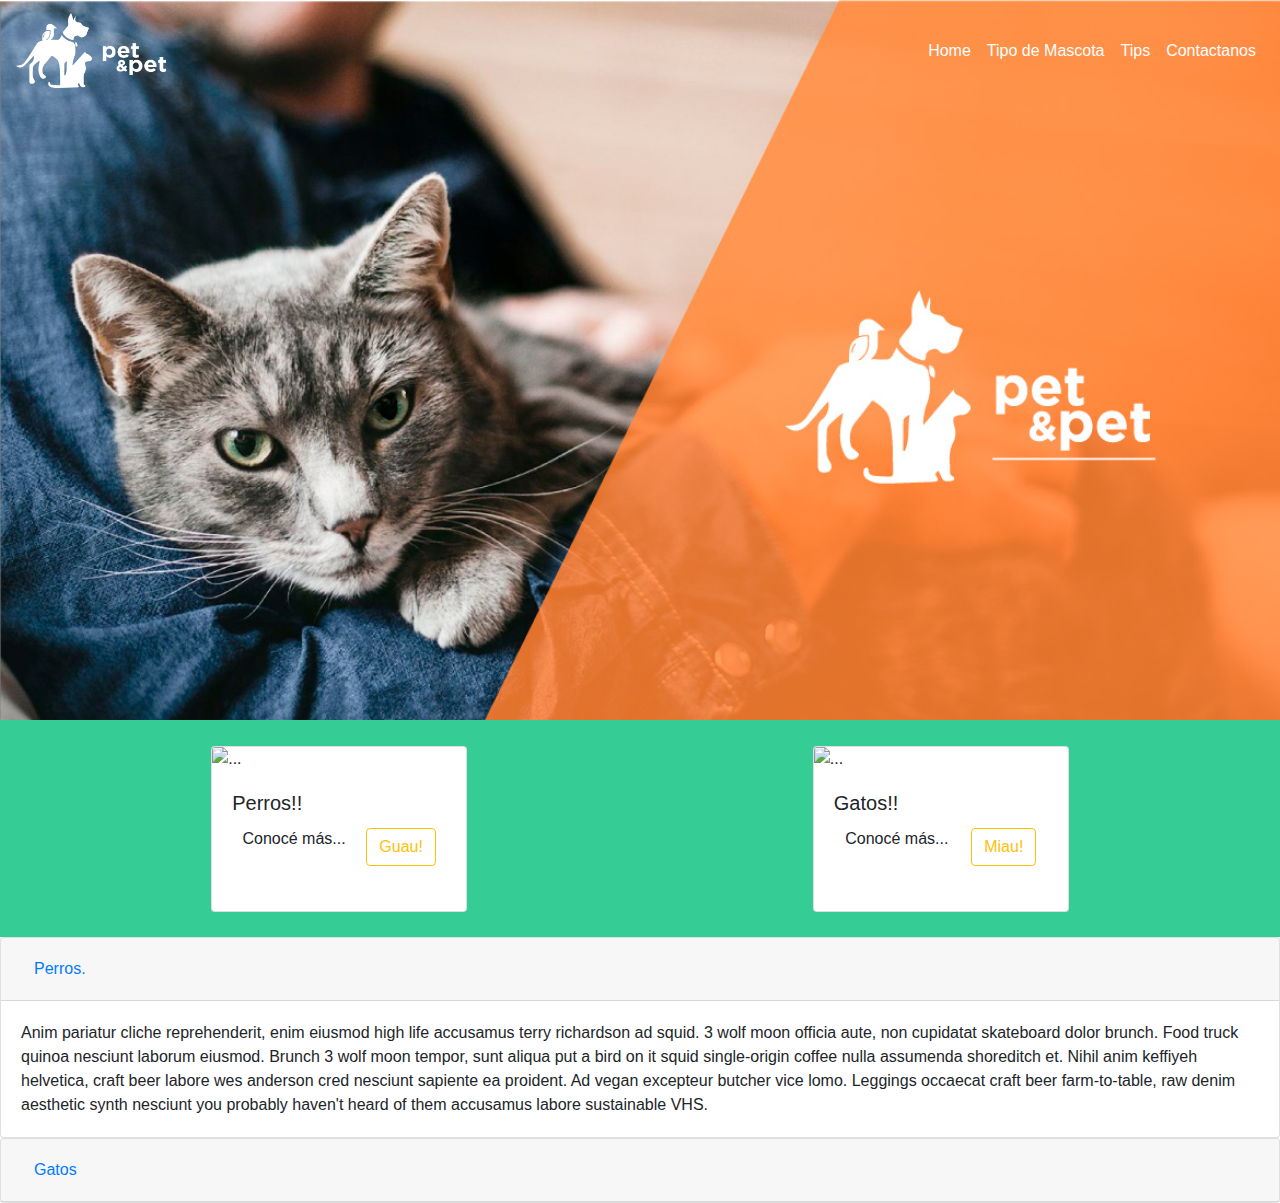
==== Natural_Pet/Index.html @ 737a0a3f "actualizacion" ====
<!doctype html>
<html lang="es">
  <head>
    <!-- Required meta tags -->
    <meta charset="utf-8">
    <meta name="viewport" content="width=device-width, initial-scale=1, shrink-to-fit=no">

    <!-- Bootstrap CSS -->
    <link rel="stylesheet" href="./style.css">
    <link rel="stylesheet" href="https://stackpath.bootstrapcdn.com/bootstrap/4.5.2/css/bootstrap.min.css" integrity="sha384-JcKb8q3iqJ61gNV9KGb8thSsNjpSL0n8PARn9HuZOnIxN0hoP+VmmDGMN5t9UJ0Z" crossorigin="anonymous">

    <title>Pet & Pet!</title>
  </head>
  <body>
<!-- ------------------- BARRA DE NAVEGACION ----------------------- -->

<header class="header">
    
  <nav class="navbar navbar-expand-lg navbar-light bg-light">
  <a class="navbar-brand" href="#">
    <img src="./assets/img/Collages/Sin-título-2-02.png" width="150" height="75" alt="" loading="lazy">
  </a>
  <button class="navbar-toggler" type="button" data-toggle="collapse" data-target="#navbarNavAltMarkup" aria-controls="navbarNavAltMarkup" aria-expanded="false" aria-label="Toggle navigation">
    <span class="navbar-toggler-icon"></span>
  </button>
  <div class="collapse navbar-collapse" id="navbarNavAltMarkup">
    <ul class="navbar-nav ml-auto"></ul>
      <div class="navbar-nav">
      <a class="nav-link" href="#" style="color: white;">Home <span class="sr-only">(current)</span></a>
      <a class="nav-link" href="#mascotas" style="color: white;">Tipo de Mascota</a>
      <a class="nav-link" href="#" style="color: white;">Tips</a>
      <a class="nav-link" href="#" style="color: white;">Contactanos</a>
    
  </div>
  </div>
  
</nav>
<!-- <div class="trapezoid "></div> -->

</header>

    
    <!-- ---------- TARJETAS  -------- -->
   <div class="tarjetas" id="mascotas">
     <div class="perro">
      <div class="card animal intento2">
        <img src="https://i1.sndcdn.com/avatars-000560768412-fgpz9h-t500x500.jpg" class="card-img-top" alt="...">
        <div class="card-body intento">
          <h5 class="card-title">Perros!!</h5>
          <div class="juntar">
            <p class="card-text">Conocé más...</p>
          <a href="#headingOne">
            <button type="button" class="btn btn-outline-warning">Guau!</button>
          </a>
          </div>
          
          

        </div>
      </div>

     </div>
<div class="gato">
  <div class="card animal intento2" >
    <img src="https://t2.uc.ltmcdn.com/images/8/3/2/img_como_saber_si_mi_gato_tiene_sida_25238_orig.jpg" class="card-img-top" alt="...">
    <div class="card-body intento">
      <h5 class="card-title">Gatos!!</h5>
      <div class="juntar"> 
         <p class="card-text">Conocé más...</p>
      <a href="#headingTwo">
                <button type="button" class="btn btn-outline-warning">Miau!</button>

      </a>

      </div>
    

    </div>
  </div>
</div>
    

    


   </div>

      <!-- ----------------DIVISION------------ -->

        <!-- ---------PERROS-------------       -->
      <div class="divisores">

        <div class="accordion1" id="accordionExample">
          <div class="card">
            <div class="card-header" id="headingOne">
              <h2 class="mb-0">
                <button class="btn btn-link btn-block text-left" type="button" data-toggle="collapse" data-target="#collapseOne" aria-expanded="true" aria-controls="collapseOne">
                  Perros.
                </button>
              </h2>
            </div>
        
            <div id="collapseOne" class="collapse show" aria-labelledby="headingOne" data-parent="#accordionExample">
              <div class="card-body">
                Anim pariatur cliche reprehenderit, enim eiusmod high life accusamus terry richardson ad squid. 3 wolf moon officia aute, non cupidatat skateboard dolor brunch. Food truck quinoa nesciunt laborum eiusmod. Brunch 3 wolf moon tempor, sunt aliqua put a bird on it squid single-origin coffee nulla assumenda shoreditch et. Nihil anim keffiyeh helvetica, craft beer labore wes anderson cred nesciunt sapiente ea proident. Ad vegan excepteur butcher vice lomo. Leggings occaecat craft beer farm-to-table, raw denim aesthetic synth nesciunt you probably haven't heard of them accusamus labore sustainable VHS.
              </div>
            </div>
          </div>

          <div class="card">
            <div class="card-header" id="headingTwo">
              <h2 class="mb-0">
                <button class="btn btn-link btn-block text-left collapsed" type="button" data-toggle="collapse" data-target="#collapseTwo" aria-expanded="false" aria-controls="collapseTwo">
                  Gatos                
                </button>
              </h2>
            </div>
            <div id="collapseTwo" class="collapse" aria-labelledby="headingTwo" data-parent="#accordionExample">
              <div class="card-body">
                Anim pariatur cliche reprehenderit, enim eiusmod high life accusamus terry richardson ad squid. 3 wolf moon officia aute, non cupidatat skateboard dolor brunch. Food truck quinoa nesciunt laborum eiusmod. Brunch 3 wolf moon tempor, sunt aliqua put a bird on it squid single-origin coffee nulla assumenda shoreditch et. Nihil anim keffiyeh helvetica, craft beer labore wes anderson cred nesciunt sapiente ea proident. Ad vegan excepteur butcher vice lomo. Leggings occaecat craft beer farm-to-table, raw denim aesthetic synth nesciunt you probably haven't heard of them accusamus labore sustainable VHS.
              </div>
            </div>
         
        </div>

      

      </div>
     

     

  
  




    

    <!-- Optional JavaScript -->
    <!-- jQuery first, then Popper.js, then Bootstrap JS -->
    <script src="https://code.jquery.com/jquery-3.5.1.slim.min.js" integrity="sha384-DfXdz2htPH0lsSSs5nCTpuj/zy4C+OGpamoFVy38MVBnE+IbbVYUew+OrCXaRkfj" crossorigin="anonymous"></script>
    <script src="https://cdn.jsdelivr.net/npm/popper.js@1.16.1/dist/umd/popper.min.js" integrity="sha384-9/reFTGAW83EW2RDu2S0VKaIzap3H66lZH81PoYlFhbGU+6BZp6G7niu735Sk7lN" crossorigin="anonymous"></script>
    <script src="https://stackpath.bootstrapcdn.com/bootstrap/4.5.2/js/bootstrap.min.js" integrity="sha384-B4gt1jrGC7Jh4AgTPSdUtOBvfO8shuf57BaghqFfPlYxofvL8/KUEfYiJOMMV+rV" crossorigin="anonymous"></script>
  </body>
</html>
---- Natural_Pet/style.css ----
.logo{
    height: 110px;
    width: 130px;
}
.header {
  background: url(./assets/img/Collages/gato-2.jpg) no-repeat center;
  background-size: cover;
  min-height: 80vh;

}

.header .navbar {
  background-color: transparent !important;
  font-family: 'Montserrat', sans-serif;
  color: white;
  
}
.tarjetas{
  background-color: rgb(54, 204, 150);
  padding: 2% 3% 2% 3%;
  display: flex;
  justify-content: space-around;
}
.intento{
  height: 140px;
}
.intento2{
  width: 16rem;
}
.juntar{
  display: flex;
  justify-content: space-around;
  align-items: center;
}
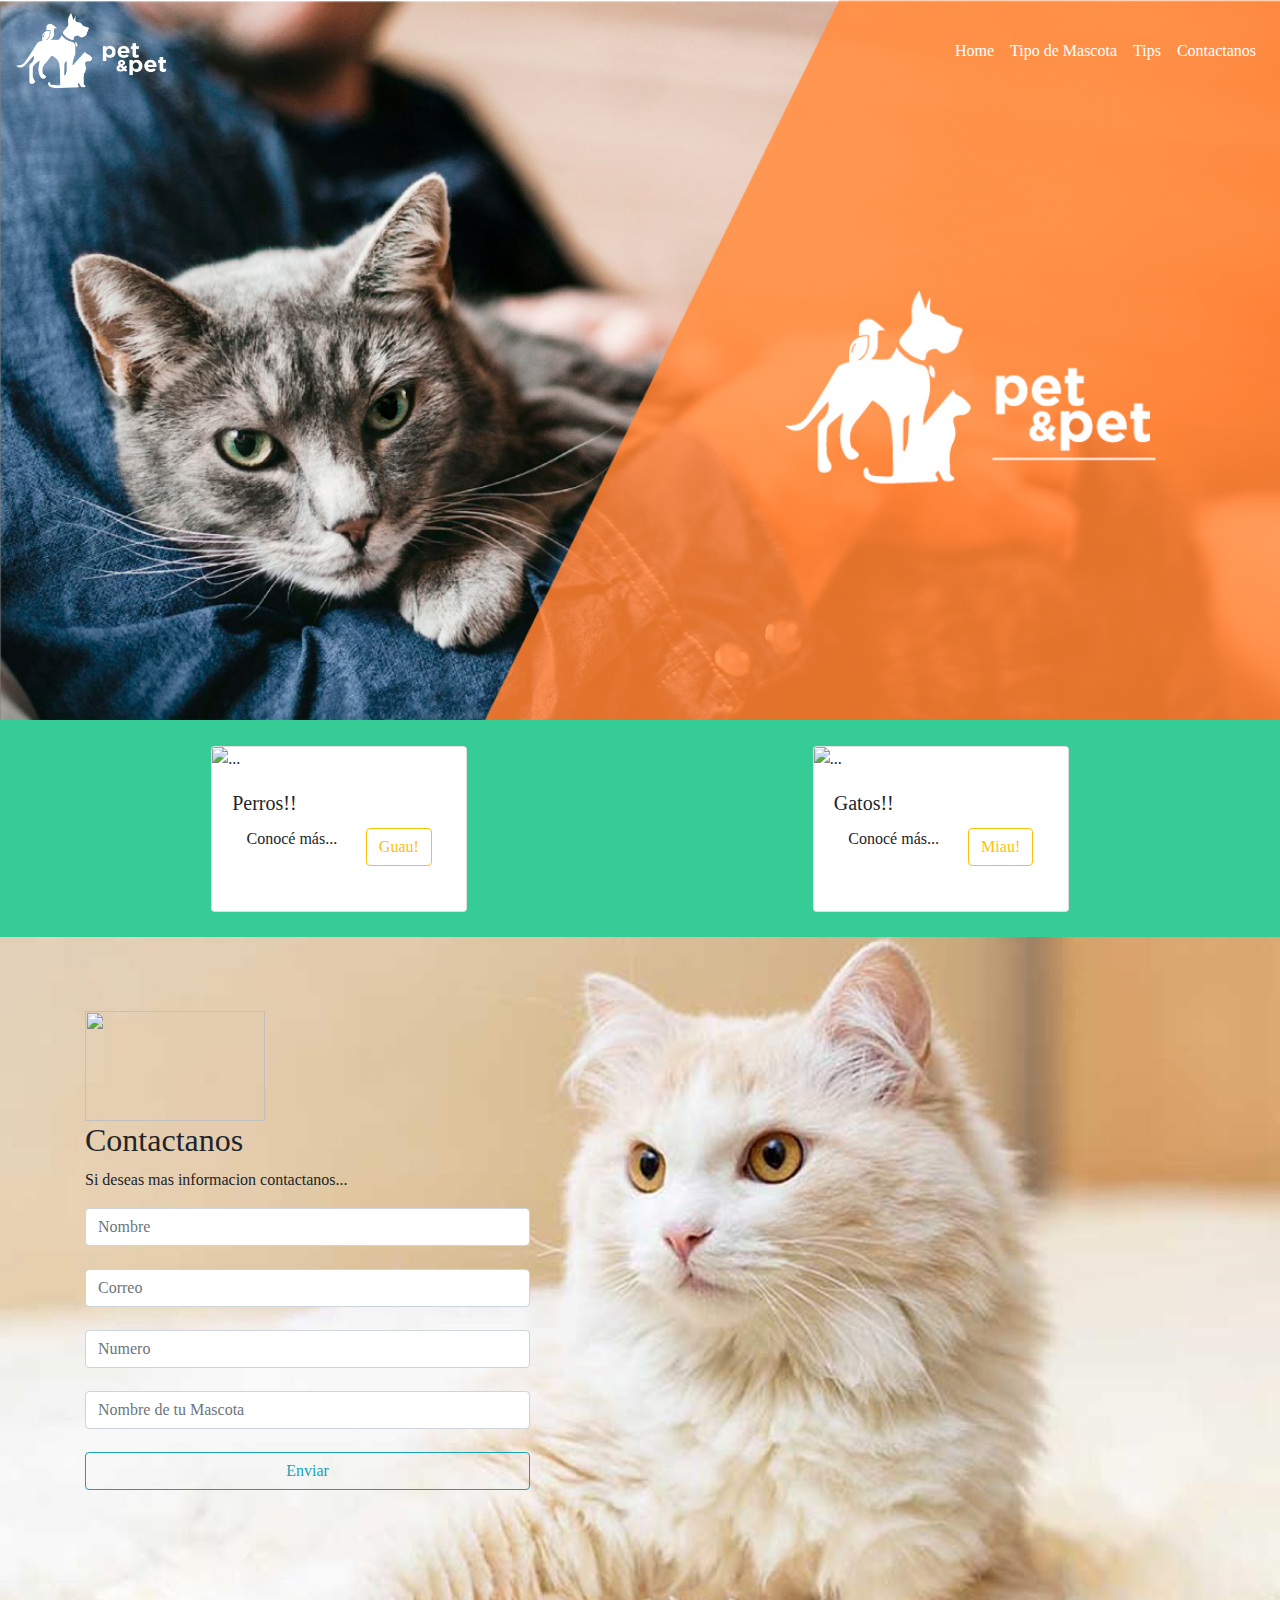
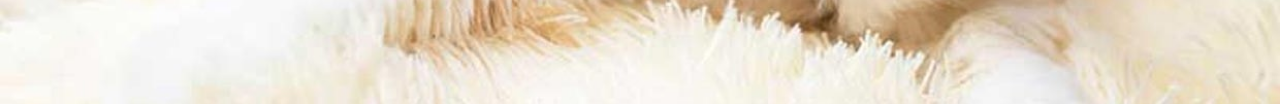
==== commit fd41185f: "casi final" ====
--- a/Natural_Pet/Index.html
+++ b/Natural_Pet/Index.html
@@ -29,7 +29,7 @@
       <a class="nav-link" href="#" style="color: white;">Home <span class="sr-only">(current)</span></a>
       <a class="nav-link" href="#mascotas" style="color: white;">Tipo de Mascota</a>
       <a class="nav-link" href="#" style="color: white;">Tips</a>
-      <a class="nav-link" href="#" style="color: white;">Contactanos</a>
+      <a class="nav-link" href="#contacto" style="color: white;">Contactanos</a>
     
   </div>
   </div>
@@ -42,93 +42,66 @@
     
     <!-- ---------- TARJETAS  -------- -->
    <div class="tarjetas" id="mascotas">
+
      <div class="perro">
-      <div class="card animal intento2">
+        <div class="card animal intento2">
         <img src="https://i1.sndcdn.com/avatars-000560768412-fgpz9h-t500x500.jpg" class="card-img-top" alt="...">
-        <div class="card-body intento">
+          <div class="card-body intento">
           <h5 class="card-title">Perros!!</h5>
-          <div class="juntar">
+            <div class="juntar">
             <p class="card-text">Conocé más...</p>
-          <a href="#headingOne">
+            <a href="./Perros.html">
             <button type="button" class="btn btn-outline-warning">Guau!</button>
-          </a>
-          </div>
-          
-          
-
+            </a>
+            </div>
         </div>
       </div>
+    </div>
 
-     </div>
 <div class="gato">
   <div class="card animal intento2" >
     <img src="https://t2.uc.ltmcdn.com/images/8/3/2/img_como_saber_si_mi_gato_tiene_sida_25238_orig.jpg" class="card-img-top" alt="...">
-    <div class="card-body intento">
+      <div class="card-body intento">
       <h5 class="card-title">Gatos!!</h5>
-      <div class="juntar"> 
+        <div class="juntar"> 
          <p class="card-text">Conocé más...</p>
-      <a href="#headingTwo">
+          <a href="#headingTwo">
                 <button type="button" class="btn btn-outline-warning">Miau!</button>
-
-      </a>
-
-      </div>
+              </a>
+            
+        </div>
     
 
     </div>
+    </div>
   </div>
 </div>
-    
-
-    
 
 
-   </div>
+<div class="contactanos" id="contacto">
+  <img src="./assets/img/Collages/angora-t.jpg" class="img-fluid fondo_contactanos" alt="Responsive image">
+        <div class="container">
+            <div class="row">
+              <div class="col-sm-5 contenedor ">
+                <img class="logo" src="./logo.png" alt="">
+                <h2>Contactanos</h2>
+                <p>Si deseas mas informacion contactanos... </p>
+                <input type="text" class="form-control espacio1"  placeholder="Nombre"></input>
+                <input type="email" class="form-control espacio1" placeholder="Correo" ></input>
+                <input type="numero" class="form-control espacio1" placeholder="Numero" ></input>
+                <input type="masota" class="form-control espacio1" placeholder="Nombre de tu Mascota" ></input>
+                <button type="button" class="btn btn-outline-info">Enviar</button>
+              </div>
 
-      <!-- ----------------DIVISION------------ -->
-
-        <!-- ---------PERROS-------------       -->
-      <div class="divisores">
-
-        <div class="accordion1" id="accordionExample">
-          <div class="card">
-            <div class="card-header" id="headingOne">
-              <h2 class="mb-0">
-                <button class="btn btn-link btn-block text-left" type="button" data-toggle="collapse" data-target="#collapseOne" aria-expanded="true" aria-controls="collapseOne">
-                  Perros.
-                </button>
-              </h2>
-            </div>
-        
-            <div id="collapseOne" class="collapse show" aria-labelledby="headingOne" data-parent="#accordionExample">
-              <div class="card-body">
-                Anim pariatur cliche reprehenderit, enim eiusmod high life accusamus terry richardson ad squid. 3 wolf moon officia aute, non cupidatat skateboard dolor brunch. Food truck quinoa nesciunt laborum eiusmod. Brunch 3 wolf moon tempor, sunt aliqua put a bird on it squid single-origin coffee nulla assumenda shoreditch et. Nihil anim keffiyeh helvetica, craft beer labore wes anderson cred nesciunt sapiente ea proident. Ad vegan excepteur butcher vice lomo. Leggings occaecat craft beer farm-to-table, raw denim aesthetic synth nesciunt you probably haven't heard of them accusamus labore sustainable VHS.
-              </div>
             </div>
           </div>
 
-          <div class="card">
-            <div class="card-header" id="headingTwo">
-              <h2 class="mb-0">
-                <button class="btn btn-link btn-block text-left collapsed" type="button" data-toggle="collapse" data-target="#collapseTwo" aria-expanded="false" aria-controls="collapseTwo">
-                  Gatos                
-                </button>
-              </h2>
-            </div>
-            <div id="collapseTwo" class="collapse" aria-labelledby="headingTwo" data-parent="#accordionExample">
-              <div class="card-body">
-                Anim pariatur cliche reprehenderit, enim eiusmod high life accusamus terry richardson ad squid. 3 wolf moon officia aute, non cupidatat skateboard dolor brunch. Food truck quinoa nesciunt laborum eiusmod. Brunch 3 wolf moon tempor, sunt aliqua put a bird on it squid single-origin coffee nulla assumenda shoreditch et. Nihil anim keffiyeh helvetica, craft beer labore wes anderson cred nesciunt sapiente ea proident. Ad vegan excepteur butcher vice lomo. Leggings occaecat craft beer farm-to-table, raw denim aesthetic synth nesciunt you probably haven't heard of them accusamus labore sustainable VHS.
-              </div>
-            </div>
-         
-        </div>
+</div>
+    
+   
 
-      
 
-      </div>
-     
 
-     
 
   
   
--- a/Natural_Pet/style.css
+++ b/Natural_Pet/style.css
@@ -31,4 +31,39 @@
   display: flex;
   justify-content: space-around;
   align-items: center;
-}+}
+@font-face {
+  font-family: "Gotham";
+  src: url("./GothamBook.ttf");
+}
+
+*{
+  font-family: "Gotham";
+}
+
+.fondo_contactanos {
+  width: 100%;
+  position: absolute;
+
+}
+
+.logo {
+  width: 180px;
+}
+.contenedor{
+  display: flex;
+  flex-direction: column;
+  padding-top: 74px;
+}
+.espacio1{
+  width: 239px;
+  margin-bottom: 23px;
+
+}
+.boton{
+  width: 70px;
+  background-color: rgb(245, 207, 83);
+}
+
+
+
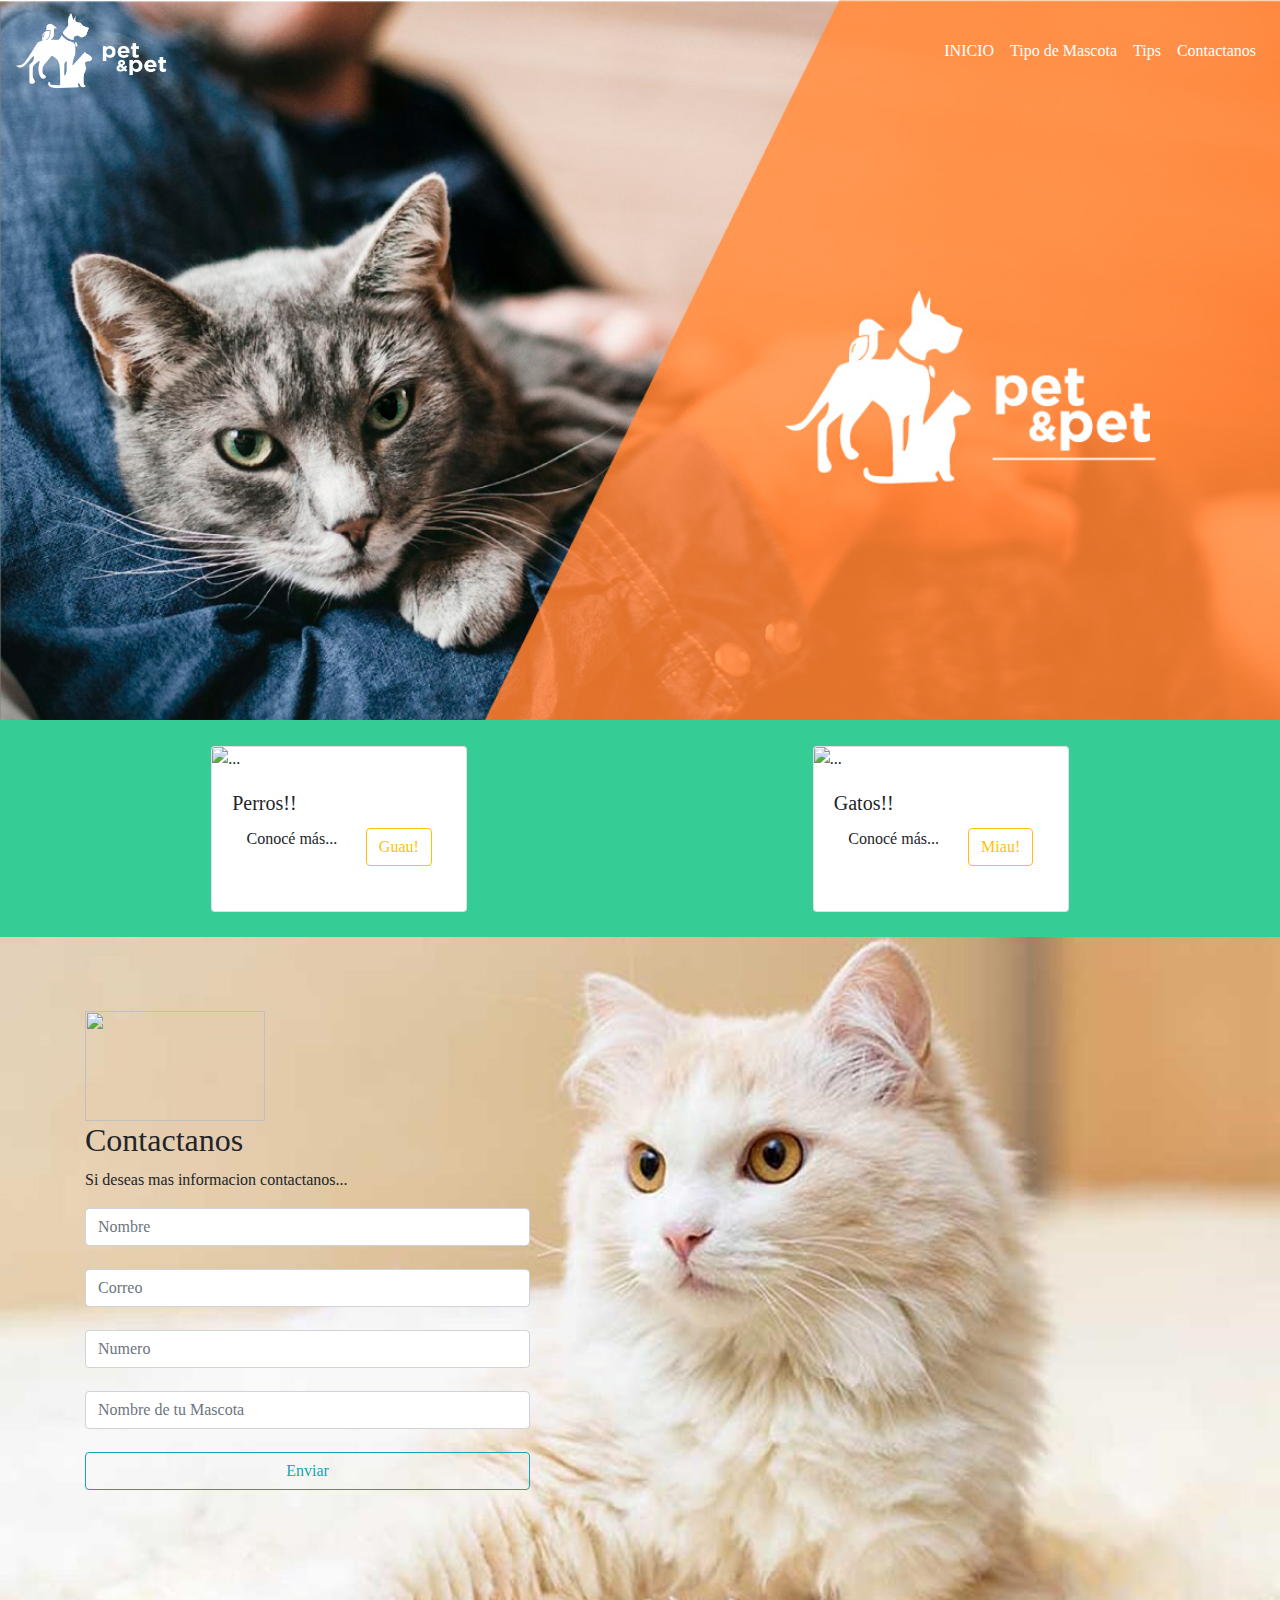
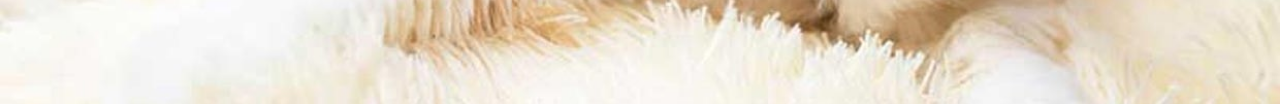
==== commit 08b9eaad: "actualizacion" ====
--- a/Natural_Pet/Index.html
+++ b/Natural_Pet/Index.html
@@ -26,7 +26,7 @@
   <div class="collapse navbar-collapse" id="navbarNavAltMarkup">
     <ul class="navbar-nav ml-auto"></ul>
       <div class="navbar-nav">
-      <a class="nav-link" href="#" style="color: white;">Home <span class="sr-only">(current)</span></a>
+      <a class="nav-link" href="#" style="color: white;">INICIO <span class="sr-only">(current)</span></a>
       <a class="nav-link" href="#mascotas" style="color: white;">Tipo de Mascota</a>
       <a class="nav-link" href="#" style="color: white;">Tips</a>
       <a class="nav-link" href="#contacto" style="color: white;">Contactanos</a>
--- a/Natural_Pet/style.css
+++ b/Natural_Pet/style.css
@@ -60,10 +60,7 @@
   margin-bottom: 23px;
 
 }
-.boton{
-  width: 70px;
-  background-color: rgb(245, 207, 83);
-}
 
 
 
+
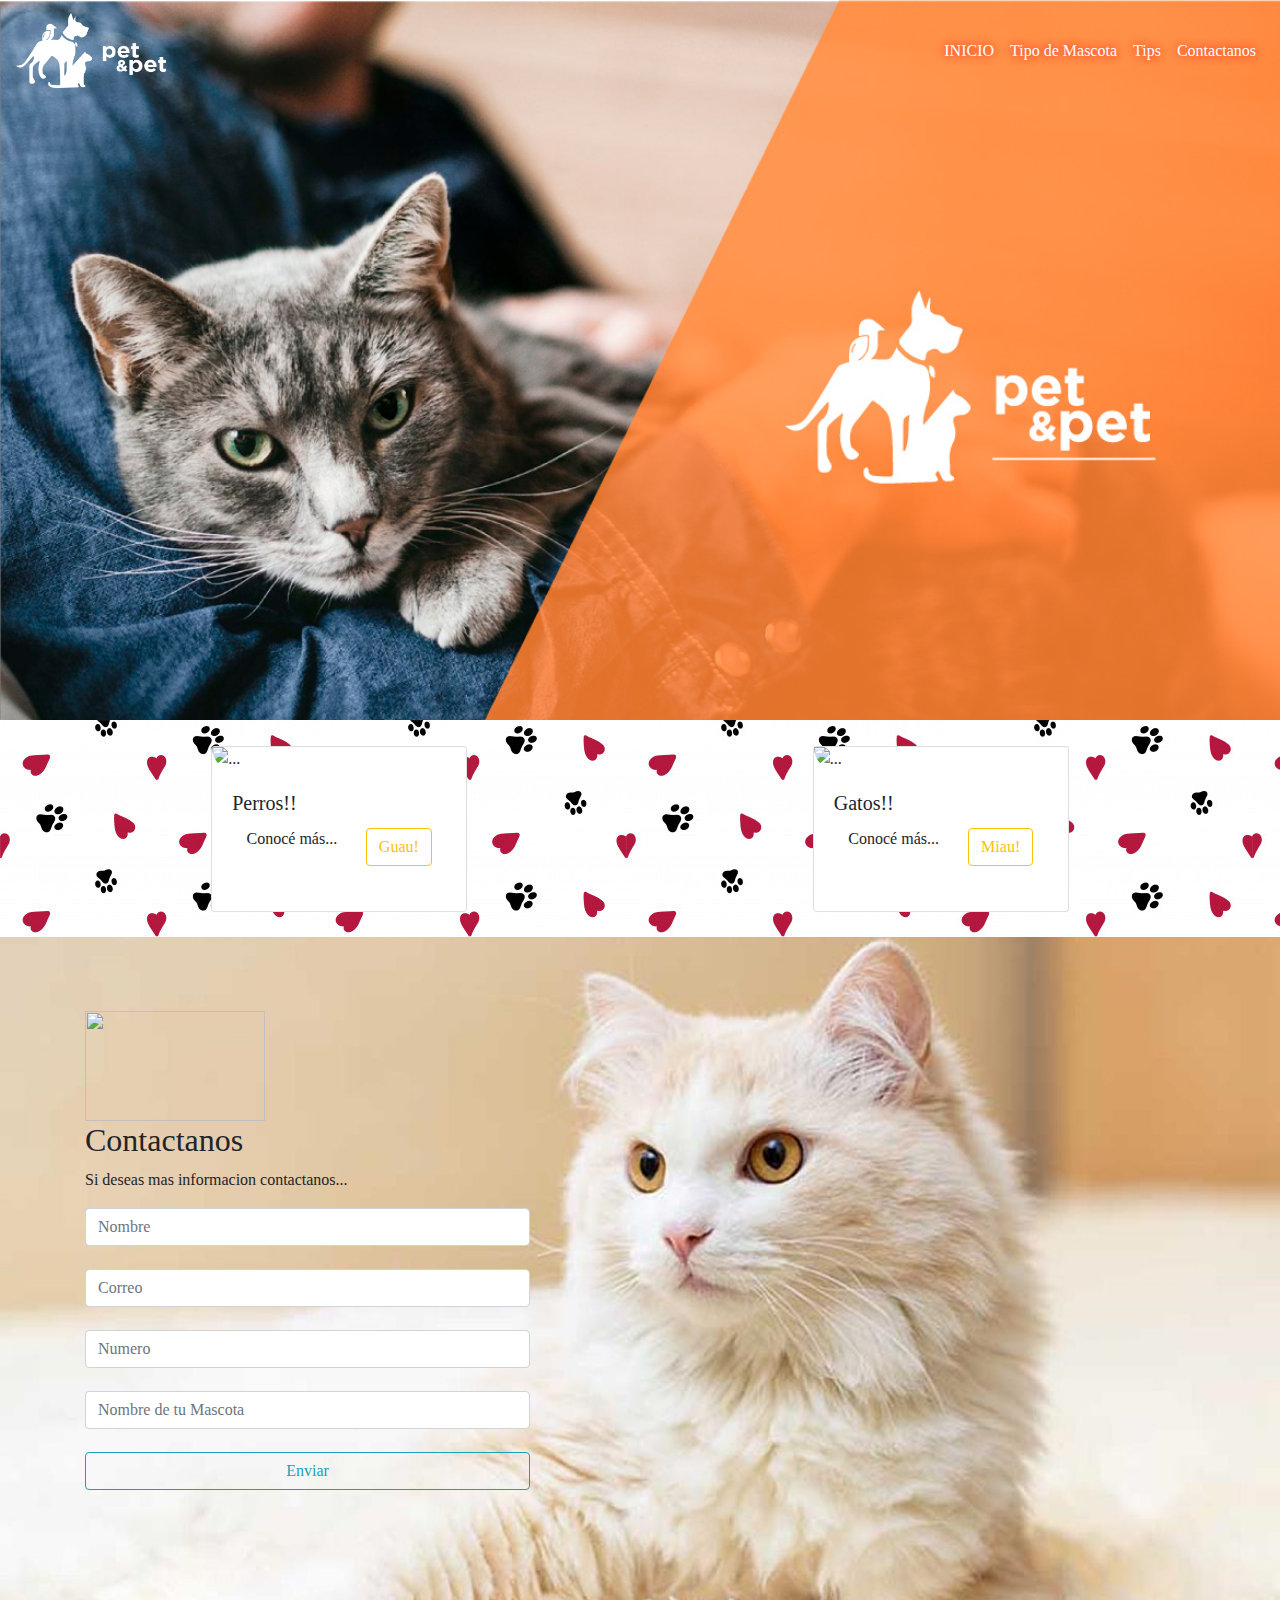
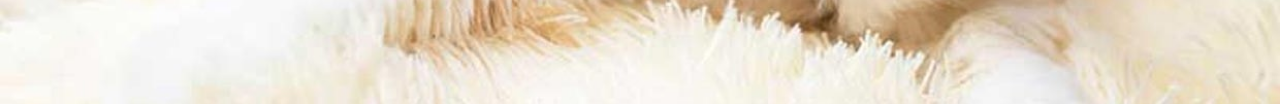
==== commit 46ba5b50: "mejora" ====
--- a/Natural_Pet/Index.html
+++ b/Natural_Pet/Index.html
@@ -45,7 +45,7 @@
 
      <div class="perro">
         <div class="card animal intento2">
-        <img src="https://i1.sndcdn.com/avatars-000560768412-fgpz9h-t500x500.jpg" class="card-img-top" alt="...">
+        <img src="https://i1.sndcdn.com/avatars-000560768412-fgpz9h-t500x500.jpg" class="card-img-top redonda" alt="...">
           <div class="card-body intento">
           <h5 class="card-title">Perros!!</h5>
             <div class="juntar">
@@ -60,7 +60,7 @@
 
 <div class="gato">
   <div class="card animal intento2" >
-    <img src="https://t2.uc.ltmcdn.com/images/8/3/2/img_como_saber_si_mi_gato_tiene_sida_25238_orig.jpg" class="card-img-top" alt="...">
+    <img src="https://t2.uc.ltmcdn.com/images/8/3/2/img_como_saber_si_mi_gato_tiene_sida_25238_orig.jpg" class="card-img-top redonda" alt="...">
       <div class="card-body intento">
       <h5 class="card-title">Gatos!!</h5>
         <div class="juntar"> 
--- a/Natural_Pet/style.css
+++ b/Natural_Pet/style.css
@@ -13,14 +13,19 @@
   background-color: transparent !important;
   font-family: 'Montserrat', sans-serif;
   color: white;
-  
+  text-shadow: red 0 0 10px;
 }
 .tarjetas{
-  background-color: rgb(54, 204, 150);
+  /* background-color: rgb(54, 204, 150); */
+  background-image: url(./assets/img/Collages/huellitas1.jpg);
   padding: 2% 3% 2% 3%;
   display: flex;
   justify-content: space-around;
 }
+.redonda{
+  border-radius: 150px;
+}
+
 .intento{
   height: 140px;
 }
@@ -60,7 +65,55 @@
   margin-bottom: 23px;
 
 }
+/* ---------------------------------------- */
+.content{
+  width: 100%;
+  height: 100vh;
+  display: flex;
+  justify-content: center;
+  align-items: center;
+  flex-direction: column;
+}
+.center1{
+  display: flex;
+  width: 60%;
+  min-width: 250px;
+  height: 50%;
+  position: relative;
+}
+.btn1{
+  width: 25%;
+  height: 6rem;
+  min-width: 23.5%;
+  text-align: center;
+  cursor: pointer;
+  background: #ff5722;
+  color: #fff;
+}
+.article{
+  display: flex;
+  justify-content: center;
+  align-self: center;
+  height: auto;
+  background: red;
+  padding: 10px;
+  position: absolute;
+  top: 80px;
+  left: 0;
+}
+.img1{
+  width: 14rem;
+  height: 14rem;
+  border-radius: 50%;
+  min-width: 100px;
+  float: left;
+}
+.btn1.sky{
+  background: #041b25;
+}
+.btn1.close  .article{
+  display: none;
+}
 
 
 
-
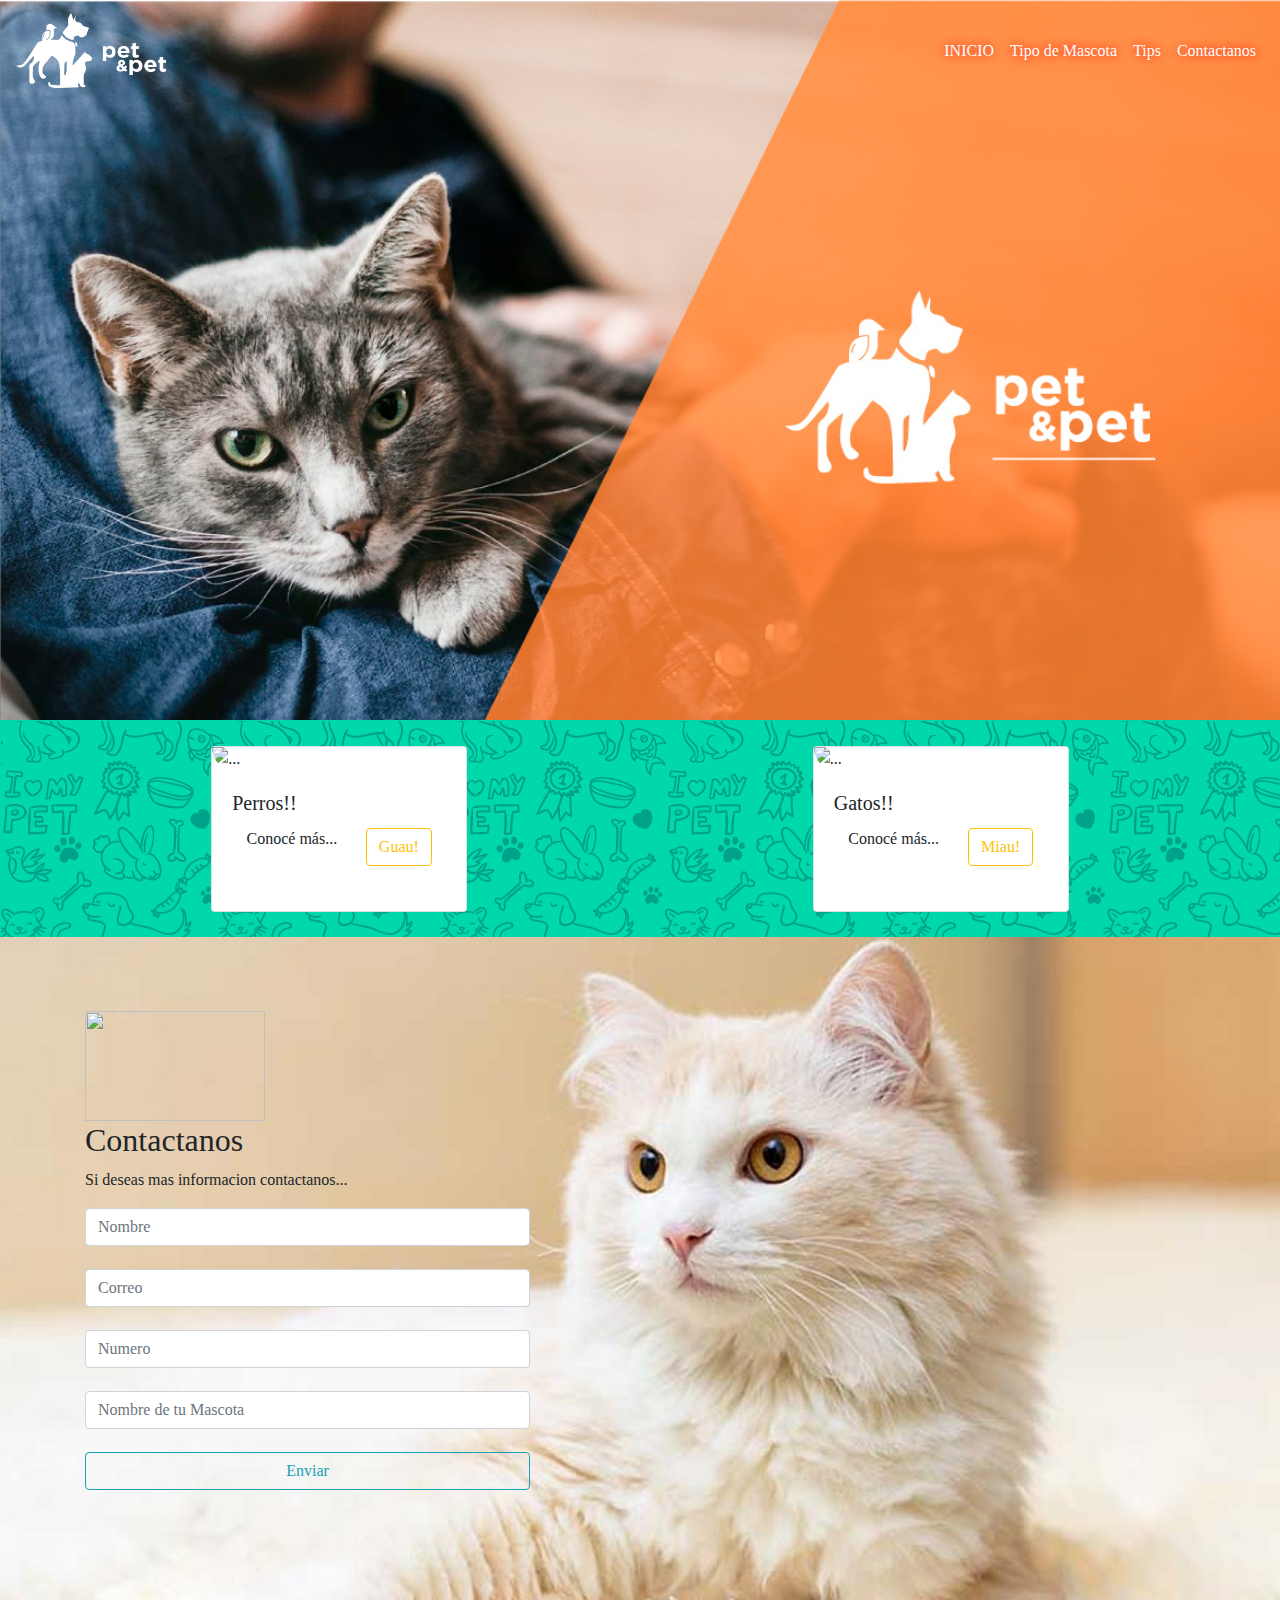
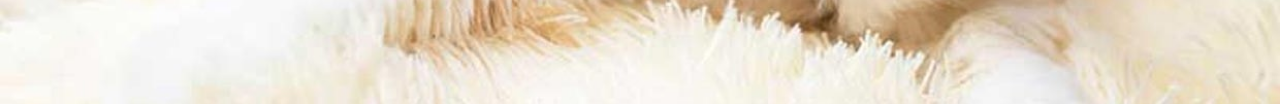
==== commit baabd24e: "Avance" ====
--- a/Natural_Pet/Index.html
+++ b/Natural_Pet/Index.html
@@ -8,6 +8,8 @@
     <!-- Bootstrap CSS -->
     <link rel="stylesheet" href="./style.css">
     <link rel="stylesheet" href="https://stackpath.bootstrapcdn.com/bootstrap/4.5.2/css/bootstrap.min.css" integrity="sha384-JcKb8q3iqJ61gNV9KGb8thSsNjpSL0n8PARn9HuZOnIxN0hoP+VmmDGMN5t9UJ0Z" crossorigin="anonymous">
+    <link rel="stylesheet" href="https://cdnjs.cloudflare.com/ajax/libs/font-awesome/4.7.0/css/font-awesome.min.css" />
+
 
     <title>Pet & Pet!</title>
   </head>
@@ -65,7 +67,7 @@
       <h5 class="card-title">Gatos!!</h5>
         <div class="juntar"> 
          <p class="card-text">Conocé más...</p>
-          <a href="#headingTwo">
+          <a href="./Gatos.html">
                 <button type="button" class="btn btn-outline-warning">Miau!</button>
               </a>
             
--- a/Natural_Pet/style.css
+++ b/Natural_Pet/style.css
@@ -17,7 +17,7 @@
 }
 .tarjetas{
   /* background-color: rgb(54, 204, 150); */
-  background-image: url(./assets/img/Collages/huellitas1.jpg);
+  background-image: url(./assets/img/Collages/fondoo.jpg);
   padding: 2% 3% 2% 3%;
   display: flex;
   justify-content: space-around;
@@ -66,53 +66,56 @@
 
 }
 /* ---------------------------------------- */
-.content{
-  width: 100%;
-  height: 100vh;
-  display: flex;
-  justify-content: center;
+nav > .nav.nav-tabs{
+
+  border: none;
+    color:#fff;
+    background:#272e38;
+    border-radius:0;
+
+}
+nav > div a.nav-item.nav-link,
+nav > div a.nav-item.nav-link.active
+{
+  border: none;
+    padding: 18px 25px;
+    color:#fff;
+    background:#272e38;
+    border-radius:0;
+}
+
+nav > div a.nav-item.nav-link.active:after
+ {
+  content: "";
+  position: relative;
+  bottom: -60px;
+  left: -10%;
+  border: 15px solid transparent;
+  border-top-color: #e74c3c ;
+}
+.tab-content{
+  background: #fdfdfd;
+    line-height: 25px;
+    border: 1px solid #ddd;
+    border-top:5px solid #e74c3c;
+    border-bottom:5px solid #e74c3c;
+    padding:30px 25px;
+}
+
+nav > div a.nav-item.nav-link:hover,
+nav > div a.nav-item.nav-link:focus
+{
+  border: none;
+    background: #e74c3c;
+    color:#fff;
+    border-radius:0;
+    transition:background 0.20s linear;
+}
+.perritos{
+  border-radius: 150px;
   align-items: center;
-  flex-direction: column;
-}
-.center1{
-  display: flex;
-  width: 60%;
-  min-width: 250px;
-  height: 50%;
-  position: relative;
-}
-.btn1{
-  width: 25%;
-  height: 6rem;
-  min-width: 23.5%;
-  text-align: center;
-  cursor: pointer;
-  background: #ff5722;
-  color: #fff;
-}
-.article{
-  display: flex;
-  justify-content: center;
-  align-self: center;
-  height: auto;
-  background: red;
-  padding: 10px;
-  position: absolute;
-  top: 80px;
-  left: 0;
-}
-.img1{
-  width: 14rem;
-  height: 14rem;
-  border-radius: 50%;
-  min-width: 100px;
-  float: left;
-}
-.btn1.sky{
-  background: #041b25;
-}
-.btn1.close  .article{
-  display: none;
+  height: 250px;
+  width: 400px;
 }
 
 
